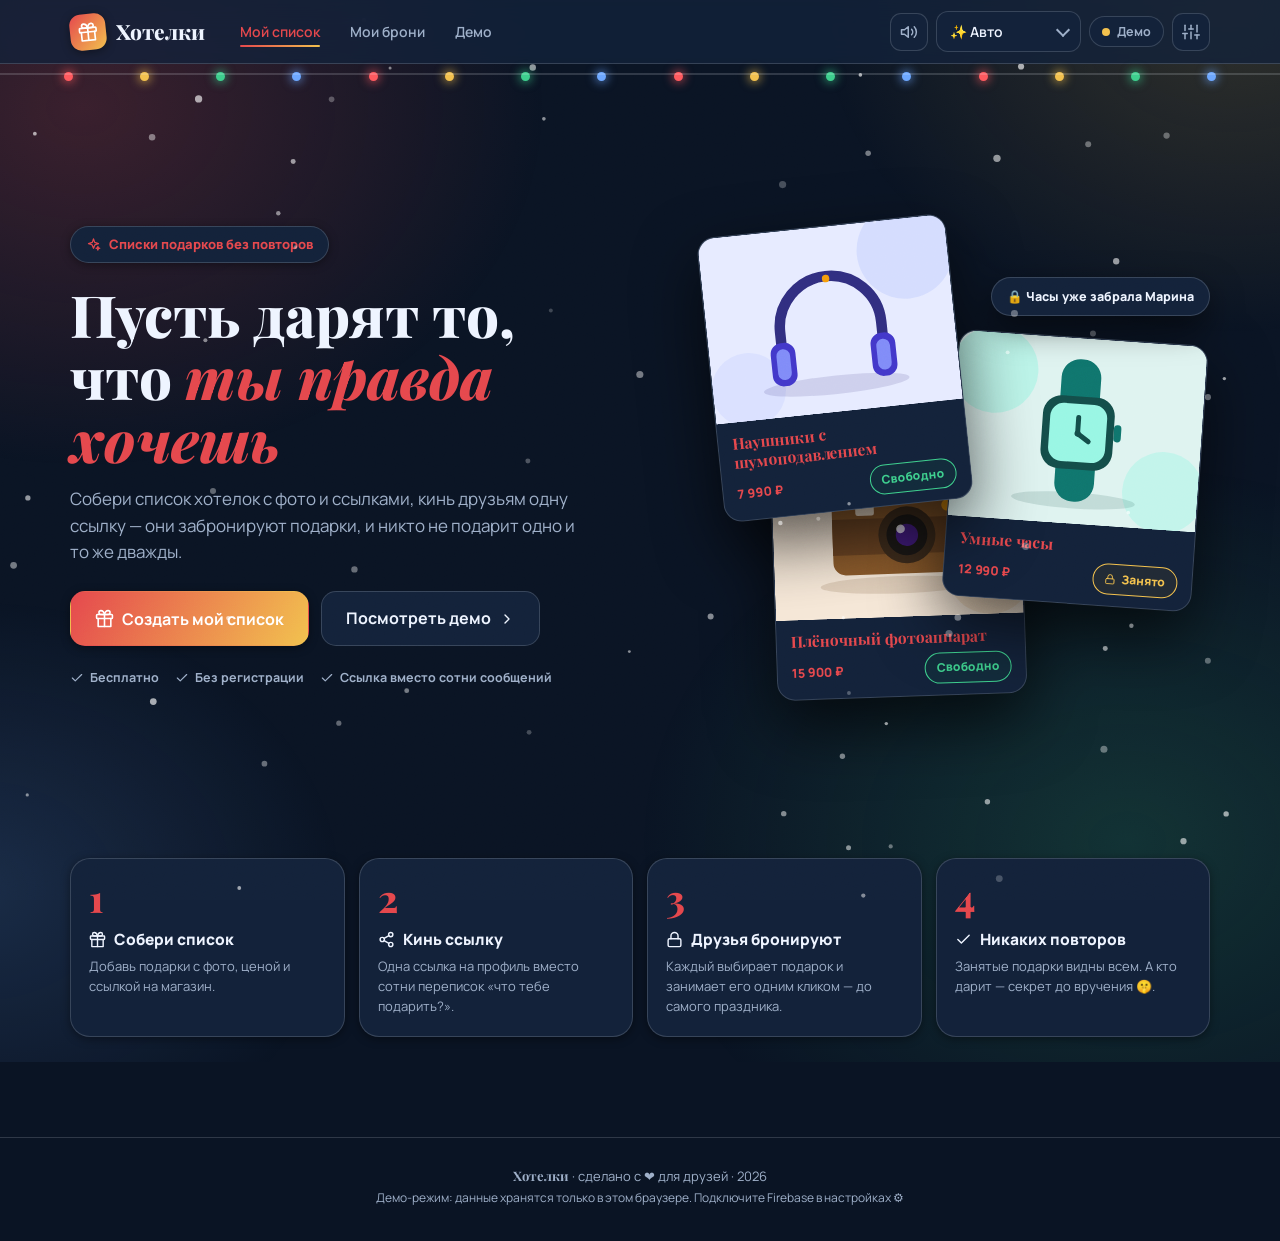
==== index.html @ 5e0348cb "Add files via upload" ====
<!doctype html>
<html lang="ru" data-theme="business">
<head>
<meta charset="utf-8">
<meta name="viewport" content="width=device-width, initial-scale=1, viewport-fit=cover">
<title>Хотелки — списки подарков без повторов</title>
<meta name="description" content="Собери список подарков, поделись ссылкой — друзья забронируют, и никто не подарит одно и то же дважды.">
<link rel="icon" href="data:image/svg+xml,%3Csvg xmlns='http://www.w3.org/2000/svg' viewBox='0 0 100 100'%3E%3Ctext y='.9em' font-size='90'%3E%F0%9F%8E%81%3C/text%3E%3C/svg%3E">
<link rel="preconnect" href="https://fonts.googleapis.com">
<link rel="preconnect" href="https://fonts.gstatic.com" crossorigin>
<link href="https://fonts.googleapis.com/css2?family=Playfair+Display:ital,wght@0,600;0,700;0,800;1,700&family=Manrope:wght@400;500;600;700;800&display=swap" rel="stylesheet">
<link rel="stylesheet" href="style.css">
</head>
<body>

<div class="bg-mesh"></div>
<canvas id="fx"></canvas>
<div class="grain"></div>

<header id="nav"></header>
<main id="app"></main>
<footer id="foot"></footer>
<nav id="tabbar"></nav>

<div id="modal-root"></div>
<div id="confirm-root"></div>
<div id="toasts"></div>
<canvas id="confetti"></canvas>

<div id="boot-error" style="display:none;position:fixed;left:16px;right:16px;bottom:16px;z-index:9999;background:#2b1414;color:#ffe8e8;border:2px solid #e5484d;border-radius:14px;padding:16px;font:14px/1.5 system-ui,sans-serif;box-shadow:0 20px 50px rgba(0,0,0,.5)">
  <b style="font-size:16px">⚠️ Скрипт не запустился</b>
  <p style="margin:8px 0">Проверь, что рядом с index.html лежат файлы <b>style.css</b> и <b>script.js</b> (имена точно такие, без .txt на конце).</p>
  <pre style="white-space:pre-wrap;background:#1c0d0d;padding:10px;border-radius:8px;font-size:12px;margin:0"></pre>
</div>

<script>
window.addEventListener('error', function (e) {
  var box = document.getElementById('boot-error');
  if (!box) return;
  box.style.display = 'block';
  box.querySelector('pre').textContent = (e.message || 'Ошибка') + '\n' + (e.filename || '') + ' : строка ' + (e.lineno || '?');
});
</script>
<script src="script.js" defer onerror="document.getElementById('boot-error').style.display='block'"></script>
</body>
</html>
---- style.css ----
/* ============================================================
   ХОТЕЛКИ — style.css
   1. Палитры тем   2. База   3. Фон   4. Шапка   5. Кнопки/формы
   6. Карточки      7. Тулбар 8. Профиль 9. Главная 10. Модалки
   11. Тосты        12. Адаптив
   ============================================================ */

/* ---------- 1. ПАЛИТРЫ ---------- */
:root, [data-theme="business"]{
  --bg:#f3efe6; --bg2:#e7e0d1; --surface:#fffdf7; --surface2:#f6f2e8;
  --ink:#20242c; --muted:#6b6e75; --line:rgba(32,36,44,.14);
  --acc:#0e7a5c; --acc2:#bf8712; --on-acc:#fff;
  --ok:#15804a; --warn:#a06f10; --danger:#bf3b2b; --info:#2f6fed;
  --ma:rgba(14,122,92,.18); --mb:rgba(191,135,18,.18); --mc:rgba(47,111,237,.11); --md:rgba(124,58,237,.09);
  --sh1:0 2px 10px rgba(32,36,44,.07); --sh2:0 12px 30px rgba(32,36,44,.14); --sh3:0 26px 60px rgba(32,36,44,.22);
  --scrim:rgba(32,36,44,.5); --grain:.05; color-scheme:light;
}
[data-theme="newyear"]{
  --bg:#0a1424; --bg2:#132340; --surface:#13223a; --surface2:#0f1c31;
  --ink:#eef4ff; --muted:#9fb0c9; --line:rgba(238,244,255,.16);
  --acc:#e5484d; --acc2:#f2c14e; --on-acc:#fff;
  --ok:#3ecf8e; --warn:#f2c14e; --danger:#ff7b7b; --info:#7fb0ff;
  --ma:rgba(229,72,77,.22); --mb:rgba(242,193,78,.16); --mc:rgba(47,158,110,.22); --md:rgba(110,168,255,.16);
  --sh1:0 2px 10px rgba(0,0,0,.4); --sh2:0 12px 32px rgba(0,0,0,.55); --sh3:0 26px 64px rgba(0,0,0,.65);
  --scrim:rgba(4,8,15,.75); --grain:.09; color-scheme:dark;
}
[data-theme="love"]{
  --bg:#fdeef2; --bg2:#f6d9e2; --surface:#fff8fa; --surface2:#fbe8ee;
  --ink:#43152a; --muted:#8b5f73; --line:rgba(67,21,42,.14);
  --acc:#d81b60; --acc2:#e2678f; --on-acc:#fff;
  --ok:#1e8e5a; --warn:#b0700f; --danger:#c22f45; --info:#7048e8;
  --ma:rgba(216,27,96,.18); --mb:rgba(255,143,171,.28); --mc:rgba(112,72,232,.11); --md:rgba(255,179,198,.22);
  --sh1:0 2px 10px rgba(67,21,42,.07); --sh2:0 12px 30px rgba(67,21,42,.14); --sh3:0 26px 60px rgba(67,21,42,.2);
  --scrim:rgba(67,21,42,.5); --grain:.05; color-scheme:light;
}
[data-theme="spring"]{
  --bg:#f4f6ea; --bg2:#e5ebd5; --surface:#fdfef6; --surface2:#f1f4e4;
  --ink:#2c3524; --muted:#6b7560; --line:rgba(44,53,36,.15);
  --acc:#c93a5c; --acc2:#4a9450; --on-acc:#fff;
  --ok:#3a8541; --warn:#a07916; --danger:#bf3b3b; --info:#3b7dd8;
  --ma:rgba(201,58,92,.16); --mb:rgba(74,148,80,.2); --mc:rgba(242,193,78,.18); --md:rgba(255,143,171,.16);
  --sh1:0 2px 10px rgba(44,53,36,.07); --sh2:0 12px 30px rgba(44,53,36,.14); --sh3:0 26px 60px rgba(44,53,36,.2);
  --scrim:rgba(44,53,36,.5); --grain:.05; color-scheme:light;
}

/* ---------- 2. БАЗА ---------- */
*{box-sizing:border-box;margin:0;padding:0}
:root{--nav-h:64px;--fd:'Playfair Display',Georgia,serif;--fb:'Manrope',system-ui,-apple-system,'Segoe UI',Roboto,sans-serif}
body{font-family:var(--fb);background:var(--bg);color:var(--ink);font-size:15.5px;line-height:1.55;min-height:100vh;overflow-x:hidden;-webkit-font-smoothing:antialiased}
body.locked{overflow:hidden}
img{max-width:100%;display:block}
a{color:var(--acc);text-decoration:none}
button{font-family:inherit;color:inherit;background:none;border:none;cursor:pointer}
input,select,textarea{font-family:inherit;font-size:16px;color:var(--ink)}
:focus-visible{outline:2px solid var(--acc);outline-offset:2px;border-radius:6px}
::selection{background:var(--acc2);color:#20242c}
*{scrollbar-width:thin;scrollbar-color:var(--acc) var(--bg2)}
::-webkit-scrollbar{width:10px;height:10px}
::-webkit-scrollbar-track{background:var(--bg2)}
::-webkit-scrollbar-thumb{background:linear-gradient(180deg,var(--acc),var(--acc2));border-radius:8px;border:2px solid var(--bg2)}
::-webkit-scrollbar-thumb:hover{background:var(--acc)}

/* ---------- 3. ФОН ---------- */
.bg-mesh{position:fixed;inset:-18%;z-index:0;pointer-events:none;
  background:radial-gradient(38% 42% at 18% 22%,var(--ma),transparent 70%),radial-gradient(34% 38% at 84% 14%,var(--mb),transparent 70%),radial-gradient(40% 44% at 78% 82%,var(--mc),transparent 70%),radial-gradient(30% 34% at 12% 86%,var(--md),transparent 70%);
  animation:mesh 44s ease-in-out infinite alternate}
@keyframes mesh{0%{transform:translate(0,0) scale(1)}50%{transform:translate(3%,-2%) scale(1.06)}100%{transform:translate(-3%,2%) scale(1.03)}}
.grain{position:fixed;inset:0;z-index:3;pointer-events:none;opacity:var(--grain);mix-blend-mode:overlay;
  background-image:url("data:image/svg+xml,%3Csvg xmlns='http://www.w3.org/2000/svg' width='140' height='140'%3E%3Cfilter id='n'%3E%3CfeTurbulence type='fractalNoise' baseFrequency='.9' numOctaves='2'/%3E%3C/filter%3E%3Crect width='140' height='140' filter='url(%23n)' opacity='.6'/%3E%3C/svg%3E")}
#fx{position:fixed;inset:0;z-index:2;pointer-events:none}
#confetti{position:fixed;inset:0;z-index:130;pointer-events:none}
main{position:relative;z-index:1;max-width:1180px;margin:0 auto;padding:calc(var(--nav-h) + 22px) 20px 40px;min-height:80vh}

/* ---------- 4. ШАПКА ---------- */
#nav{position:fixed;top:0;left:0;right:0;z-index:50;height:var(--nav-h);background:var(--surface);border-bottom:1px solid var(--line)}
@supports (backdrop-filter:blur(4px)){#nav{background:color-mix(in srgb,var(--surface) 80%,transparent);backdrop-filter:blur(14px) saturate(1.3)}}
.nav-in{max-width:1180px;margin:0 auto;height:100%;display:flex;align-items:center;gap:14px;padding:0 20px}
.brand{display:flex;align-items:center;gap:10px;color:var(--ink)}
.logo{width:36px;height:36px;border-radius:11px;background:linear-gradient(135deg,var(--acc),var(--acc2));display:grid;place-items:center;color:#fff;transform:rotate(-6deg);transition:transform .35s cubic-bezier(.34,1.56,.64,1);box-shadow:var(--sh1);flex:none}
.brand:hover .logo{transform:rotate(6deg) scale(1.06)}
.brand-t{font-family:var(--fd);font-weight:800;font-size:21px}
.nav-links{display:flex;gap:4px;margin-left:8px}
.nav-links a{position:relative;padding:8px 13px;border-radius:10px;font-weight:600;font-size:14px;color:var(--muted);transition:.2s}
.nav-links a:hover{color:var(--ink);background:rgba(128,128,128,.1)}
.nav-links a.on{color:var(--acc)}
.nav-links a.on::after{content:'';position:absolute;left:13px;right:13px;bottom:3px;height:2.5px;border-radius:2px;background:linear-gradient(90deg,var(--acc),var(--acc2))}
.nav-tools{margin-left:auto;display:flex;align-items:center;gap:8px}
.mode-pill{display:inline-flex;align-items:center;gap:7px;padding:6px 12px;border-radius:99px;border:1px solid var(--line);background:var(--surface);font-size:12.5px;font-weight:700;color:var(--muted)}
.mode-pill:hover{border-color:var(--acc);color:var(--ink)}
.mode-pill .dot{width:8px;height:8px;border-radius:50%;background:var(--warn)}
.mode-pill.live .dot{background:var(--ok)}
.mode-pill.busy .dot{background:var(--info);animation:pulse 1s infinite}
@keyframes pulse{50%{opacity:.25}}
.ava-chip{width:34px;height:34px;border-radius:50%;overflow:hidden;border:2px solid var(--acc);flex:none;display:grid;place-items:center;font-size:12px;font-weight:800;color:#fff}
.ava-chip img{width:100%;height:100%;object-fit:cover}
.garland{position:absolute;top:100%;left:0;right:0;height:24px;pointer-events:none;display:flex;justify-content:space-around;padding:0 30px}
.garland::before{content:'';position:absolute;top:2px;left:0;right:0;height:8px;border-bottom:2px solid var(--line)}
.bulb{width:9px;height:9px;border-radius:50%;margin-top:9px;animation:tw 1.5s infinite alternate}
.bulb:nth-child(4n+1){background:#ff5a5f;box-shadow:0 0 10px 2px rgba(255,90,95,.6)}
.bulb:nth-child(4n+2){background:#f2c14e;box-shadow:0 0 10px 2px rgba(242,193,78,.6);animation-delay:.4s}
.bulb:nth-child(4n+3){background:#3ecf8e;box-shadow:0 0 10px 2px rgba(62,207,142,.6);animation-delay:.8s}
.bulb:nth-child(4n+4){background:#6ea8ff;box-shadow:0 0 10px 2px rgba(110,168,255,.6);animation-delay:1.2s}
@keyframes tw{from{opacity:.4}to{opacity:1}}

/* ---------- 5. КНОПКИ / ФОРМЫ ---------- */
.btn{display:inline-flex;align-items:center;justify-content:center;gap:8px;padding:11px 18px;border-radius:13px;font-weight:700;font-size:14.5px;border:1px solid transparent;transition:transform .15s,box-shadow .2s,filter .2s;white-space:nowrap;user-select:none}
.btn:active{transform:scale(.96)}
.btn.primary{background:linear-gradient(120deg,var(--acc),var(--acc2));color:var(--on-acc);box-shadow:var(--sh1)}
.btn.primary:hover{transform:translateY(-1px);filter:brightness(1.08);box-shadow:var(--sh2)}
.btn.ghost{border-color:var(--line);background:var(--surface);color:var(--ink)}
.btn.ghost:hover{border-color:var(--acc);color:var(--acc)}
.btn.danger{color:var(--danger);border-color:var(--danger)}
.btn.danger:hover{background:rgba(191,59,43,.1)}
.btn.sm{padding:7px 12px;font-size:13px;border-radius:10px}
.btn.big{padding:14px 24px;font-size:16px;border-radius:15px}
.btn.grow{flex:1}
.btn[disabled]{opacity:.55;pointer-events:none}
.btn.loading{pointer-events:none;opacity:.75}
.btn.loading::after{content:'';width:14px;height:14px;border:2px solid currentColor;border-top-color:transparent;border-radius:50%;animation:spin .7s linear infinite}
@keyframes spin{to{transform:rotate(360deg)}}
.ibtn{width:38px;height:38px;border-radius:11px;display:inline-grid;place-items:center;border:1px solid var(--line);background:var(--surface);color:var(--muted);transition:.2s;flex:none}
.ibtn:hover{color:var(--acc);border-color:var(--acc);transform:translateY(-1px)}
.ibtn.sm{width:32px;height:32px;border-radius:9px}
.ibtn.danger:hover{color:var(--danger);border-color:var(--danger)}
.ic{flex:none}
.lbl{display:block;font-size:13px;font-weight:700;color:var(--muted);margin:0 0 6px 2px}
.inp{width:100%;padding:11px 14px;border-radius:12px;border:1.5px solid var(--line);background:var(--surface);transition:.2s;line-height:1.4}
.inp:focus{outline:none;border-color:var(--acc);box-shadow:0 0 0 3px rgba(14,122,92,.16)}
.inp.err{border-color:var(--danger)}
textarea.inp{min-height:88px;resize:vertical}
.field{margin-bottom:15px}
.ferr{font-size:12.5px;color:var(--danger);font-weight:600;margin:5px 2px 0;display:none}
.ferr.show{display:block}
.hint{font-size:12.5px;color:var(--muted);margin:5px 2px 0}
.frow{display:flex;gap:12px}.frow>*{flex:1;min-width:0}
.sel{position:relative;display:inline-flex}
.sel select{appearance:none;-webkit-appearance:none;padding:10px 34px 10px 13px;border-radius:12px;border:1.5px solid var(--line);background:var(--surface);font-weight:600;font-size:14px;cursor:pointer;width:100%}
.sel select:focus{outline:none;border-color:var(--acc)}
.sel::after{content:'';position:absolute;right:13px;top:50%;width:8px;height:8px;border-right:2px solid var(--muted);border-bottom:2px solid var(--muted);transform:translateY(-70%) rotate(45deg);pointer-events:none}
.switch{position:relative;width:46px;height:26px;flex:none;cursor:pointer;display:inline-block}
.switch input{position:absolute;opacity:0;inset:0;cursor:pointer;width:100%;height:100%}
.switch i{position:absolute;inset:0;border-radius:99px;background:var(--bg2);border:1.5px solid var(--line);transition:.2s}
.switch i::after{content:'';position:absolute;top:2.5px;left:3px;width:17px;height:17px;border-radius:50%;background:#fff;box-shadow:0 1px 4px rgba(0,0,0,.25);transition:.2s}
.switch input:checked+i{background:linear-gradient(120deg,var(--acc),var(--acc2));border-color:transparent}
.switch input:checked+i::after{transform:translateX(19px)}
.sw-row{display:flex;align-items:center;gap:12px;padding:10px 2px;font-weight:600}

/* ---------- 6. КАРТОЧКИ ---------- */
.card{background:var(--surface);border:1px solid var(--line);border-radius:20px;box-shadow:var(--sh1)}
.grid{display:grid;grid-template-columns:repeat(auto-fill,minmax(252px,1fr));gap:18px;margin-top:18px}
.gift{overflow:hidden;display:flex;flex-direction:column;cursor:pointer;transition:transform .22s,box-shadow .25s,border-color .2s}
.gift:hover{transform:translateY(-4px);box-shadow:var(--sh2);border-color:var(--acc)}
.gift.dragging{opacity:.4}
.gift.drop-hint{border-color:var(--acc);box-shadow:0 0 0 3px var(--acc)}
.ph{position:relative;aspect-ratio:4/3;overflow:hidden;background:var(--bg2)}
.ph img{width:100%;height:100%;object-fit:cover;transition:transform .5s}
.gift:hover .ph img{transform:scale(1.06)}
.ph-fallback{width:100%;height:100%;display:grid;place-items:center;background:linear-gradient(135deg,var(--pf1),var(--pf2))}
.ph-fallback span{font-size:58px}
.ph-tags{position:absolute;top:10px;left:10px;right:10px;display:flex;gap:6px;flex-wrap:wrap}
.tag{display:inline-flex;align-items:center;gap:4px;padding:4px 9px;border-radius:99px;background:rgba(10,14,20,.6);color:#fff;font-size:11.5px;font-weight:700}
.tag.dream{background:linear-gradient(120deg,#8b5cf6,#d946ef)}
.tag.soft{background:var(--surface2);color:var(--ink);border:1px solid var(--line)}
.gift.is-res .ph img,.gift.is-res .ph-fallback{filter:saturate(.5) brightness(.88)}
.lock-veil{position:absolute;inset:0;display:grid;place-items:center;background:rgba(8,10,16,.3)}
.lock-veil span{display:inline-flex;align-items:center;gap:6px;background:rgba(10,14,20,.75);color:#fff;padding:7px 14px;border-radius:99px;font-weight:800;font-size:13px}
.gbody{padding:14px 16px 12px;flex:1}
.gbody h3{font-family:var(--fd);font-weight:700;font-size:18.5px;line-height:1.25;margin-bottom:5px}
.gdesc{font-size:13.5px;color:var(--muted);display:-webkit-box;-webkit-line-clamp:2;-webkit-box-orient:vertical;overflow:hidden}
.gmeta{display:flex;align-items:center;gap:12px;margin-top:10px;font-size:13px;flex-wrap:wrap}
.price{font-weight:800}
.shoplink{display:inline-flex;align-items:center;gap:4px;font-weight:700;font-size:12.5px}
.shoplink:hover{text-decoration:underline}
.gfoot{display:flex;align-items:center;gap:7px;padding:11px 14px;border-top:1px solid var(--line);flex-wrap:wrap}
.badge{display:inline-flex;align-items:center;gap:6px;padding:5px 11px;border-radius:99px;font-size:12px;font-weight:800;border:1px solid}
.b-free{color:var(--ok);border-color:var(--ok);background:rgba(21,128,74,.09)}
.b-lock{color:var(--warn);border-color:var(--warn);background:rgba(160,111,16,.1)}
.b-mine{color:var(--info);border-color:var(--info);background:rgba(47,111,237,.1)}
.b-warn{color:var(--danger);border-color:var(--danger);background:rgba(191,59,43,.1)}
.gtools{margin-left:auto;display:flex;gap:5px;align-items:center}
.grip{color:var(--muted);cursor:grab;display:none;place-items:center;padding:2px}
.mv{display:none}
.gift[draggable="true"] .grip,.gift[draggable="true"] .mv{display:inline-grid}
@media (pointer:coarse){.gift .mv{display:inline-grid!important}}

/* ---------- 7. ТУЛБАР ---------- */
.toolbar{position:sticky;top:calc(var(--nav-h) + 10px);z-index:30;background:var(--bg);border:1px solid var(--line);border-radius:16px;padding:11px;box-shadow:var(--sh1)}
@supports (backdrop-filter:blur(4px)){.toolbar{background:color-mix(in srgb,var(--bg) 88%,transparent);backdrop-filter:blur(12px)}}
.tb-row{display:flex;gap:10px;align-items:center;flex-wrap:wrap}
.search{flex:1;min-width:170px;display:flex;align-items:center;gap:9px;background:var(--surface);border:1.5px solid var(--line);border-radius:12px;padding:0 13px;color:var(--muted)}
.search:focus-within{border-color:var(--acc)}
.search input{border:none;background:none;flex:1;padding:11px 0;min-width:0}
.search input:focus{outline:none}
.chips{display:flex;gap:7px;margin-top:10px;overflow-x:auto;padding-bottom:3px}
.chip{display:inline-flex;align-items:center;gap:6px;padding:7px 13px;border-radius:99px;border:1.5px solid var(--line);background:var(--surface);font-size:13px;font-weight:700;color:var(--muted);transition:.18s;white-space:nowrap;flex:none}
.chip:hover{border-color:var(--acc);color:var(--ink)}
.chip.on{background:linear-gradient(120deg,var(--acc),var(--acc2));border-color:transparent;color:var(--on-acc)}
.chip b{opacity:.7}
.stats{display:flex;gap:10px;flex-wrap:wrap;margin-top:16px}
.stat{display:flex;align-items:center;gap:10px;padding:10px 16px;border-radius:15px;background:var(--surface);border:1px solid var(--line);box-shadow:var(--sh1)}
.stat .n{font-family:var(--fd);font-weight:800;font-size:21px;line-height:1}
.stat .t{font-size:12px;font-weight:700;color:var(--muted)}
.stat.cd{border-color:var(--acc)}
.stat.cd .n{font-size:16px;font-variant-numeric:tabular-nums}

/* ---------- 8. ПРОФИЛЬ ---------- */
.phead{padding:24px;display:flex;gap:22px;align-items:flex-start;flex-wrap:wrap}
.ava-ring{padding:3.5px;border-radius:50%;background:linear-gradient(135deg,var(--acc),var(--acc2));flex:none;box-shadow:var(--sh1)}
.ava{width:92px;height:92px;border-radius:50%;overflow:hidden;display:grid;place-items:center;font-family:var(--fd);font-weight:800;font-size:30px;color:#fff;border:3px solid var(--surface)}
.ava img{width:100%;height:100%;object-fit:cover}
.pinfo{flex:1;min-width:230px}
.pinfo h1{font-family:var(--fd);font-weight:800;font-size:clamp(25px,4vw,34px);line-height:1.12}
.pbio{color:var(--muted);margin-top:6px;max-width:62ch}
.psince{font-size:12.5px;color:var(--muted);margin-top:8px;font-weight:600;display:flex;align-items:center;gap:6px;flex-wrap:wrap}
.sharebox{display:flex;align-items:center;gap:8px;background:var(--surface2);border:1.5px dashed var(--acc);border-radius:14px;padding:8px 10px;margin-top:14px;max-width:560px}
.sharebox .url{flex:1;min-width:0;font-size:13px;font-weight:600;color:var(--muted);overflow:hidden;text-overflow:ellipsis;white-space:nowrap}
.banner{display:flex;gap:10px;align-items:flex-start;padding:13px 17px;border-radius:15px;margin-bottom:16px;font-size:13.5px;font-weight:600;border:1px solid var(--line);background:var(--surface)}
.banner.demo{border-color:var(--warn)}
.banner.self{border-color:var(--info)}
.pub-hero{text-align:center;padding:34px 22px 28px}
.pub-hero .ava-ring{margin:0 auto 14px;width:fit-content}
.pub-hero .ava{width:110px;height:110px;font-size:36px}
.pub-hero h1{font-family:var(--fd);font-weight:800;font-size:clamp(28px,5vw,42px)}
.pub-hero .pbio{margin:8px auto 0}
.pub-note{font-size:13px;color:var(--muted);margin:14px auto 0;max-width:54ch}
.pub-actions{display:flex;gap:8px;justify-content:center;margin-top:16px;flex-wrap:wrap}
.page-title{font-family:var(--fd);font-weight:800;font-size:clamp(26px,4vw,36px);margin-bottom:6px}
.page-sub{color:var(--muted);margin-bottom:20px;max-width:60ch}
.res-sec{margin-bottom:26px}
.res-head{display:flex;align-items:center;gap:12px;margin-bottom:4px}
.res-head .ava{width:44px;height:44px;font-size:16px;border-width:2px}
.res-head b{font-family:var(--fd);font-size:19px}
.res-head a{margin-left:auto;font-size:13px;font-weight:700}

/* ---------- 9. ГЛАВНАЯ ---------- */
.hero{display:grid;grid-template-columns:1.05fr .95fr;gap:44px;align-items:center;padding:34px 0 20px;min-height:calc(88vh - var(--nav-h))}
.eyebrow{display:inline-flex;align-items:center;gap:8px;padding:7px 15px;border-radius:99px;background:var(--surface);border:1px solid var(--line);font-size:13px;font-weight:800;color:var(--acc);box-shadow:var(--sh1)}
.hero h1{font-family:var(--fd);font-weight:800;font-size:clamp(34px,5.4vw,58px);line-height:1.08;margin:20px 0 16px}
.hero h1 em{font-style:italic;color:var(--acc)}
.hero .sub{font-size:17px;color:var(--muted);max-width:52ch}
.cta-row{display:flex;gap:12px;margin-top:26px;flex-wrap:wrap}
.trust{display:flex;gap:16px;margin-top:22px;font-size:12.5px;font-weight:700;color:var(--muted);flex-wrap:wrap}
.trust span{display:inline-flex;align-items:center;gap:6px}
.hero-stack{position:relative;height:480px}
.hcard{position:absolute;width:250px;border-radius:18px;overflow:hidden;background:var(--surface);border:1px solid var(--line);box-shadow:var(--sh3);animation:float 6s ease-in-out infinite alternate}
.hcard:hover{transform:scale(1.04) rotate(0deg)!important;z-index:6}
.hcard img{aspect-ratio:4/3;object-fit:cover;width:100%}
.hcard .hb{padding:11px 14px}
.hcard .hb b{font-family:var(--fd);font-size:15.5px;display:block;line-height:1.25}
.hcard .hb .row{display:flex;justify-content:space-between;align-items:center;margin-top:7px;font-size:12.5px;gap:6px}
.hc1{top:8px;left:4%;transform:rotate(-6deg);z-index:3}
.hc2{top:120px;right:2%;transform:rotate(4deg);z-index:2;animation-delay:1.2s}
.hc3{bottom:0;left:16%;transform:rotate(-2deg);z-index:1;animation-delay:2.4s}
@keyframes float{from{translate:0 0}to{translate:0 -12px}}
.float-badge{position:absolute;top:60px;right:0;z-index:7;background:var(--surface);border:1px solid var(--line);box-shadow:var(--sh2);padding:9px 15px;border-radius:99px;font-size:12.5px;font-weight:800;animation:float 5s .6s ease-in-out infinite alternate}
.steps{display:grid;grid-template-columns:repeat(4,1fr);gap:14px;margin:44px 0 10px}
.step{padding:20px 18px}
.step .num{font-family:var(--fd);font-weight:800;font-size:38px;color:var(--acc);line-height:1}
.step h3{font-size:15.5px;font-weight:800;margin:10px 0 5px;display:flex;align-items:center;gap:8px}
.step p{font-size:13px;color:var(--muted)}
.empty{text-align:center;padding:56px 20px;grid-column:1/-1}
.empty .emo{width:88px;height:88px;margin:0 auto 16px;border-radius:50%;display:grid;place-items:center;font-size:42px;background:var(--surface2);border:1px solid var(--line);box-shadow:var(--sh1)}
.empty h3{font-family:var(--fd);font-size:23px;font-weight:800}
.empty p{color:var(--muted);margin:8px auto 18px;max-width:46ch}
.sk{border-radius:20px;background:linear-gradient(100deg,var(--surface) 40%,var(--bg2) 50%,var(--surface) 60%);background-size:200% 100%;animation:shim 1.3s infinite;border:1px solid var(--line)}
@keyframes shim{to{background-position:-200% 0}}

/* ---------- 10. МОДАЛКИ ---------- */
.m-back{position:fixed;inset:0;z-index:100;background:var(--scrim);display:flex;align-items:center;justify-content:center;padding:18px;animation:fadein .2s}
@supports (backdrop-filter:blur(4px)){.m-back{backdrop-filter:blur(6px)}}
@keyframes fadein{from{opacity:0}}
.m-card{width:min(580px,100%);max-height:88vh;overflow-y:auto;background:var(--surface);border:1px solid var(--line);border-radius:22px;box-shadow:var(--sh3);padding:24px;animation:pop .28s cubic-bezier(.34,1.4,.64,1)}
@keyframes pop{from{opacity:0;transform:scale(.93) translateY(14px)}}
.m-head{display:flex;align-items:center;gap:12px;margin-bottom:18px}
.m-head h2{font-family:var(--fd);font-weight:800;font-size:23px;flex:1;line-height:1.2}
.m-foot{display:flex;gap:10px;margin-top:20px;flex-wrap:wrap}
.detail-ph{border-radius:16px;overflow:hidden;aspect-ratio:4/3;margin-bottom:16px;background:var(--bg2)}
.detail-ph img{width:100%;height:100%;object-fit:cover}
.detail-desc{color:var(--muted);white-space:pre-wrap;margin:10px 0}
.detail-meta{display:flex;gap:8px;flex-wrap:wrap;margin:12px 0}
.dz{border:2px dashed var(--line);border-radius:16px;min-height:150px;display:grid;place-items:center;text-align:center;color:var(--muted);cursor:pointer;transition:.2s;position:relative;overflow:hidden;background:var(--surface2)}
.dz:hover,.dz.drag{border-color:var(--acc)}
.dz .inner{padding:20px;font-size:13.5px;font-weight:600}
.dz .inner .ic{margin:0 auto 8px;display:block;color:var(--acc)}
.dz img{width:100%;height:190px;object-fit:cover}
.dz .rm{position:absolute;top:8px;right:8px}
.dz .sz{position:absolute;bottom:8px;left:8px;background:rgba(10,14,20,.65);color:#fff;font-size:11px;font-weight:700;padding:3px 9px;border-radius:99px}
.ava-edit{display:flex;align-items:center;gap:16px;margin-bottom:16px;flex-wrap:wrap}
.ava-edit .ava{width:76px;height:76px;font-size:26px}
.slug-row{display:flex;align-items:center}
.slug-pre{padding:11px 10px 11px 13px;background:var(--surface2);border:1.5px solid var(--line);border-right:none;border-radius:12px 0 0 12px;font-size:13.5px;color:var(--muted);font-weight:700;white-space:nowrap}
.slug-row .inp{border-radius:0 12px 12px 0}
.res-summary{display:flex;gap:13px;align-items:center;padding:12px;border-radius:14px;background:var(--surface2);border:1px solid var(--line);margin-bottom:16px}
.res-summary img,.res-summary .thumb{width:58px;height:58px;border-radius:11px;object-fit:cover;flex:none}
.res-summary .thumb{display:grid;place-items:center;font-size:26px;background:linear-gradient(135deg,var(--pf1),var(--pf2))}
.res-summary b{font-family:var(--fd);font-size:16px;line-height:1.25;display:block}
.res-summary .p{font-size:13px;color:var(--muted);font-weight:700}
.lock-note{display:flex;gap:9px;align-items:flex-start;font-size:13px;color:var(--muted);background:var(--surface2);border:1px solid var(--warn);padding:11px 13px;border-radius:12px;margin-bottom:16px}
.set-sec{margin-bottom:22px}
.set-sec>h4{font-size:12px;font-weight:800;letter-spacing:1.2px;text-transform:uppercase;color:var(--muted);margin-bottom:11px;display:flex;align-items:center;gap:8px}
.theme-tiles{display:grid;grid-template-columns:repeat(auto-fill,minmax(148px,1fr));gap:9px}
.ttile{border:1.5px solid var(--line);border-radius:14px;padding:11px 13px;cursor:pointer;background:var(--surface);transition:.18s;display:block}
.ttile:hover{border-color:var(--acc)}
.ttile input{position:absolute;opacity:0;pointer-events:none}
.ttile.on{border-color:var(--acc);box-shadow:0 0 0 3px rgba(14,122,92,.14)}
.ttile .tn{font-weight:800;font-size:13.5px;display:flex;gap:7px;align-items:center}
.ttile .dots{display:flex;gap:4px;margin-top:8px}
.ttile .dots i{width:14px;height:14px;border-radius:50%;border:1px solid rgba(0,0,0,.15)}
.fb-status{display:flex;align-items:center;gap:9px;padding:11px 14px;border-radius:12px;background:var(--surface2);border:1px solid var(--line);font-size:13.5px;font-weight:700;margin-bottom:11px}
.fb-status .dot{width:9px;height:9px;border-radius:50%;background:var(--warn);flex:none}
.fb-status.live .dot{background:var(--ok)}
.rules-pre{background:var(--surface2);border:1px solid var(--line);border-radius:12px;padding:13px;font-family:ui-monospace,Consolas,monospace;font-size:11px;line-height:1.5;overflow:auto;white-space:pre;max-height:200px;color:var(--muted)}
.steps-mini{font-size:13px;color:var(--muted);padding-left:20px;display:grid;gap:6px;margin-bottom:12px}
.steps-mini b{color:var(--ink)}
.data-btns{display:flex;gap:8px;flex-wrap:wrap}

/* ---------- 11. ТОСТЫ / ФУТЕР / ТАББАР ---------- */
#toasts{position:fixed;top:calc(var(--nav-h) + 14px);right:16px;z-index:120;display:flex;flex-direction:column;gap:10px;max-width:min(370px,calc(100vw - 32px))}
.toast{display:flex;gap:11px;align-items:flex-start;background:var(--surface);border:1px solid var(--line);border-radius:15px;box-shadow:var(--sh2);padding:13px 14px;animation:tin .3s cubic-bezier(.34,1.3,.64,1);position:relative;overflow:hidden;font-size:13.5px;font-weight:600}
@keyframes tin{from{opacity:0;transform:translateX(30px)}}
.toast.out{opacity:0;transform:translateX(30px);transition:.25s}
.toast.ok .ti{color:var(--ok)}.toast.err .ti{color:var(--danger)}.toast.info .ti{color:var(--info)}
.toast .tm{flex:1}
.toast .ta{color:var(--acc);font-weight:800;font-size:13px;white-space:nowrap}
.toast .ta:hover{text-decoration:underline}
.toast .tx{color:var(--muted);flex:none}
.toast::after{content:'';position:absolute;left:0;bottom:0;height:3px;background:linear-gradient(90deg,var(--acc),var(--acc2));animation:tprog var(--dur) linear forwards}
@keyframes tprog{from{width:100%}to{width:0}}
.reveal{opacity:0;transform:translateY(16px)}
.reveal.in{opacity:1;transform:none;transition:opacity .6s ease var(--d,0ms),transform .6s cubic-bezier(.22,1,.36,1) var(--d,0ms)}
#foot{position:relative;z-index:1;text-align:center;padding:28px 20px 34px;color:var(--muted);font-size:13px;border-top:1px solid var(--line);margin-top:50px}
#foot b{font-family:var(--fd)}
#tabbar{display:none;position:fixed;bottom:0;left:0;right:0;z-index:50;background:var(--surface);border-top:1px solid var(--line);padding:6px 8px calc(6px + env(safe-area-inset-bottom))}
#tabbar a,#tabbar button{flex:1;display:flex;flex-direction:column;align-items:center;gap:3px;font-size:10.5px;font-weight:700;color:var(--muted);padding:6px 2px}
#tabbar .on{color:var(--acc)}

/* ---------- 12. АДАПТИВ ---------- */
@media (max-width:1000px){.hero{grid-template-columns:1fr;min-height:0;gap:20px}.hero-stack{height:440px;max-width:520px;margin:0 auto;width:100%}.steps{grid-template-columns:repeat(2,1fr)}}
@media (max-width:760px){
  :root{--nav-h:58px}
  .nav-links,.theme-sel,.brand-t{display:none}
  #tabbar{display:flex}
  main,#foot{padding-bottom:96px}
  #toasts{top:auto;bottom:calc(80px + env(safe-area-inset-bottom));left:16px;right:16px;max-width:none}
  .m-back{align-items:flex-end;padding:0}
  .m-card{width:100%;max-height:92vh;border-radius:22px 22px 0 0}
  .grid{grid-template-columns:repeat(auto-fill,minmax(210px,1fr));gap:13px}
  .phead{padding:18px}
  .hero-stack{height:400px}.hcard{width:215px}.hc3{display:none}
}
@media (max-width:480px){
  .grid{grid-template-columns:1fr 1fr;gap:10px}
  .gbody{padding:11px 12px 9px}.gbody h3{font-size:15.5px}.gdesc{-webkit-line-clamp:1;font-size:12px}
  .gfoot{padding:9px 10px}.gfoot .btn.sm{padding:6px 9px;font-size:12px}
  .steps{gap:10px}.frow{flex-direction:column;gap:0}
  .hero-stack{height:350px}.hcard{width:186px}.float-badge{font-size:11px;top:40px}
}
@media (prefers-reduced-motion:reduce){*,*::before,*::after{animation-duration:.01ms!important;animation-iteration-count:1!important;transition-duration:.01ms!important}.reveal{opacity:1;transform:none}}
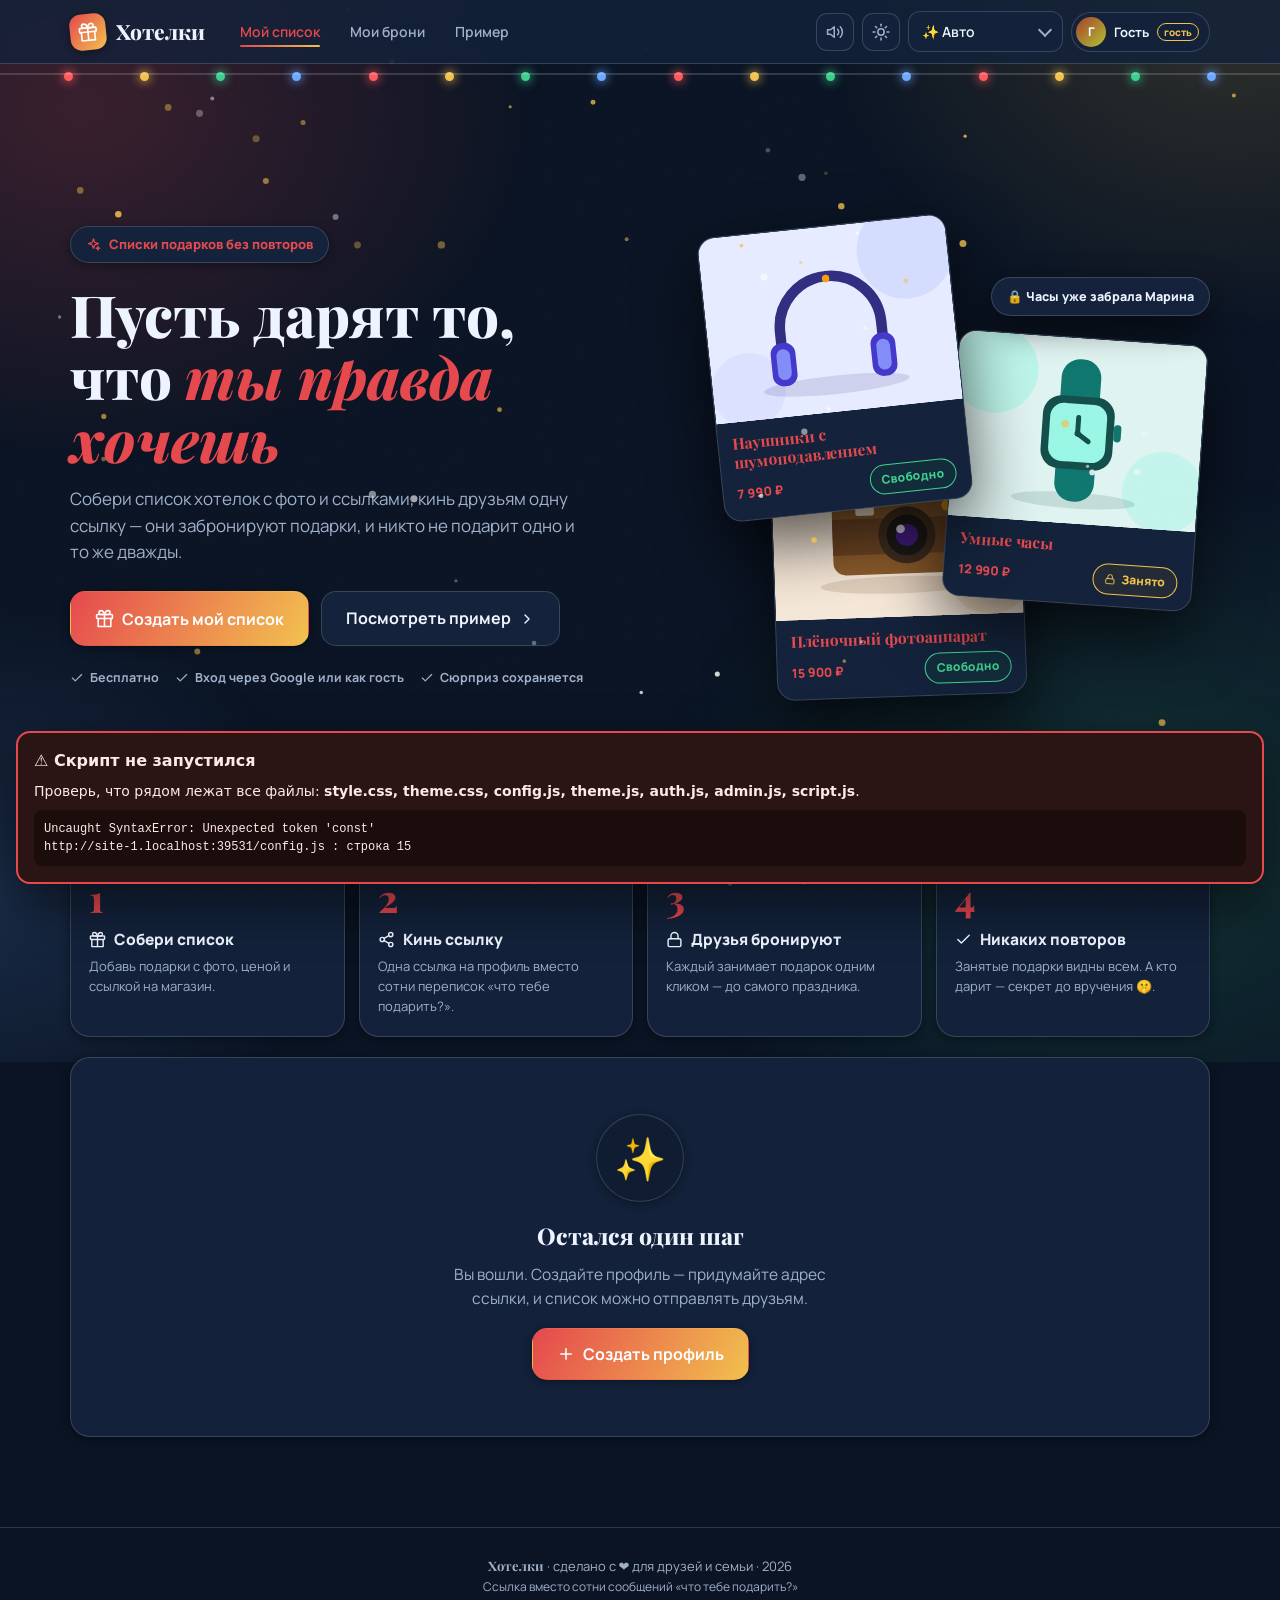
==== commit 3a4101b7: "Add files via upload" ====
--- a/index.html
+++ b/index.html
@@ -1,8 +1,9 @@
 <!doctype html>
-<html lang="ru" data-theme="business">
+<html lang="ru" data-style="business" data-mode="dark">
 <head>
 <meta charset="utf-8">
 <meta name="viewport" content="width=device-width, initial-scale=1, viewport-fit=cover">
+<meta name="theme-color" content="#0f151d">
 <title>Хотелки — списки подарков без повторов</title>
 <meta name="description" content="Собери список подарков, поделись ссылкой — друзья забронируют, и никто не подарит одно и то же дважды.">
 <link rel="icon" href="data:image/svg+xml,%3Csvg xmlns='http://www.w3.org/2000/svg' viewBox='0 0 100 100'%3E%3Ctext y='.9em' font-size='90'%3E%F0%9F%8E%81%3C/text%3E%3C/svg%3E">
@@ -10,6 +11,7 @@
 <link rel="preconnect" href="https://fonts.gstatic.com" crossorigin>
 <link href="https://fonts.googleapis.com/css2?family=Playfair+Display:ital,wght@0,600;0,700;0,800;1,700&family=Manrope:wght@400;500;600;700;800&display=swap" rel="stylesheet">
 <link rel="stylesheet" href="style.css">
+<link rel="stylesheet" href="theme.css">
 </head>
 <body>
 
@@ -29,7 +31,7 @@
 
 <div id="boot-error" style="display:none;position:fixed;left:16px;right:16px;bottom:16px;z-index:9999;background:#2b1414;color:#ffe8e8;border:2px solid #e5484d;border-radius:14px;padding:16px;font:14px/1.5 system-ui,sans-serif;box-shadow:0 20px 50px rgba(0,0,0,.5)">
   <b style="font-size:16px">⚠️ Скрипт не запустился</b>
-  <p style="margin:8px 0">Проверь, что рядом с index.html лежат файлы <b>style.css</b> и <b>script.js</b> (имена точно такие, без .txt на конце).</p>
+  <p style="margin:8px 0">Проверь, что рядом лежат все файлы: <b>style.css, theme.css, config.js, theme.js, auth.js, admin.js, script.js</b>.</p>
   <pre style="white-space:pre-wrap;background:#1c0d0d;padding:10px;border-radius:8px;font-size:12px;margin:0"></pre>
 </div>
 
@@ -41,6 +43,10 @@
   box.querySelector('pre').textContent = (e.message || 'Ошибка') + '\n' + (e.filename || '') + ' : строка ' + (e.lineno || '?');
 });
 </script>
+<script src="config.js" defer></script>
+<script src="theme.js" defer></script>
+<script src="auth.js" defer></script>
+<script src="admin.js" defer></script>
 <script src="script.js" defer onerror="document.getElementById('boot-error').style.display='block'"></script>
 </body>
-</html>+</html>
--- a/theme.css
+++ b/theme.css
@@ -0,0 +1,158 @@
+/* ============================================================
+   theme.css — подключается ПОСЛЕ style.css
+   1. Палитры: html[data-style][data-mode]
+   2. Переключатель темы, аккаунт, вход, админка
+   ============================================================ */
+
+/* ---------- 1. ПАЛИТРЫ ---------- */
+html[data-style="business"][data-mode="light"]{
+  --bg:#f3efe6;--bg2:#e7e0d1;--surface:#fffdf7;--surface2:#f6f2e8;
+  --ink:#20242c;--muted:#6b6e75;--line:rgba(32,36,44,.14);
+  --acc:#0e7a5c;--acc2:#bf8712;--on-acc:#fff;
+  --ok:#15804a;--warn:#a06f10;--danger:#bf3b2b;--info:#2f6fed;
+  --ma:rgba(14,122,92,.18);--mb:rgba(191,135,18,.18);--mc:rgba(47,111,237,.11);--md:rgba(124,58,237,.09);
+  --sh1:0 2px 10px rgba(32,36,44,.07);--sh2:0 12px 30px rgba(32,36,44,.14);--sh3:0 26px 60px rgba(32,36,44,.22);
+  --scrim:rgba(32,36,44,.5);--grain:.05;--fx-a:#bf8712;--fx-b:#0e7a5c;--fx-op:.5;color-scheme:light;
+}
+html[data-style="business"][data-mode="dark"]{
+  --bg:#0f151d;--bg2:#1b2431;--surface:#161e28;--surface2:#111925;
+  --ink:#e9eef7;--muted:#95a2b4;--line:rgba(233,238,247,.15);
+  --acc:#2fbf8f;--acc2:#e0a53a;--on-acc:#06231a;
+  --ok:#3ecf8e;--warn:#e0a53a;--danger:#ff7b7b;--info:#7fb0ff;
+  --ma:rgba(47,191,143,.18);--mb:rgba(224,165,58,.15);--mc:rgba(127,176,255,.13);--md:rgba(167,139,250,.12);
+  --sh1:0 2px 10px rgba(0,0,0,.4);--sh2:0 12px 32px rgba(0,0,0,.55);--sh3:0 26px 64px rgba(0,0,0,.65);
+  --scrim:rgba(4,8,14,.76);--grain:.09;--fx-a:#e0a53a;--fx-b:#2fbf8f;--fx-op:.55;color-scheme:dark;
+}
+html[data-style="newyear"][data-mode="light"]{
+  --bg:#eef3fa;--bg2:#dbe6f4;--surface:#ffffff;--surface2:#f2f6fc;
+  --ink:#0f2338;--muted:#5d7391;--line:rgba(15,35,56,.14);
+  --acc:#c62839;--acc2:#1f6b4a;--on-acc:#fff;
+  --ok:#1a7f52;--warn:#9a6a05;--danger:#c62839;--info:#2563c9;
+  --ma:rgba(198,40,57,.14);--mb:rgba(31,107,74,.16);--mc:rgba(37,99,201,.12);--md:rgba(184,134,11,.14);
+  --sh1:0 2px 10px rgba(15,35,56,.08);--sh2:0 12px 30px rgba(15,35,56,.15);--sh3:0 26px 60px rgba(15,35,56,.22);
+  --scrim:rgba(15,35,56,.5);--grain:.04;--fx-a:#7fa8d4;--fx-b:#c62839;--fx-op:.6;color-scheme:light;
+}
+html[data-style="newyear"][data-mode="dark"]{
+  --bg:#0a1424;--bg2:#132340;--surface:#13223a;--surface2:#0f1c31;
+  --ink:#eef4ff;--muted:#9fb0c9;--line:rgba(238,244,255,.16);
+  --acc:#e5484d;--acc2:#f2c14e;--on-acc:#fff;
+  --ok:#3ecf8e;--warn:#f2c14e;--danger:#ff7b7b;--info:#7fb0ff;
+  --ma:rgba(229,72,77,.22);--mb:rgba(242,193,78,.16);--mc:rgba(47,158,110,.22);--md:rgba(110,168,255,.16);
+  --sh1:0 2px 10px rgba(0,0,0,.4);--sh2:0 12px 32px rgba(0,0,0,.55);--sh3:0 26px 64px rgba(0,0,0,.65);
+  --scrim:rgba(4,8,15,.76);--grain:.09;--fx-a:#ffffff;--fx-b:#f2c14e;--fx-op:.85;color-scheme:dark;
+}
+html[data-style="love"][data-mode="light"]{
+  --bg:#fdeef2;--bg2:#f6d9e2;--surface:#fff8fa;--surface2:#fbe8ee;
+  --ink:#43152a;--muted:#8b5f73;--line:rgba(67,21,42,.14);
+  --acc:#d81b60;--acc2:#a4348f;--on-acc:#fff;
+  --ok:#1e8e5a;--warn:#b0700f;--danger:#c22f45;--info:#7048e8;
+  --ma:rgba(216,27,96,.17);--mb:rgba(164,52,143,.14);--mc:rgba(112,72,232,.11);--md:rgba(255,143,171,.22);
+  --sh1:0 2px 10px rgba(67,21,42,.07);--sh2:0 12px 30px rgba(67,21,42,.14);--sh3:0 26px 60px rgba(67,21,42,.2);
+  --scrim:rgba(67,21,42,.5);--grain:.05;--fx-a:#e11d64;--fx-b:#ff7096;--fx-op:.5;color-scheme:light;
+}
+html[data-style="love"][data-mode="dark"]{
+  --bg:#180813;--bg2:#2a1020;--surface:#22101c;--surface2:#1c0c17;
+  --ink:#ffe9f1;--muted:#c79aae;--line:rgba(255,233,241,.16);
+  --acc:#ff4d84;--acc2:#c084fc;--on-acc:#2b0512;
+  --ok:#4ade80;--warn:#fbbf24;--danger:#ff6b6b;--info:#a78bfa;
+  --ma:rgba(255,77,132,.22);--mb:rgba(192,132,252,.18);--mc:rgba(255,158,192,.14);--md:rgba(167,139,250,.16);
+  --sh1:0 2px 10px rgba(0,0,0,.45);--sh2:0 12px 32px rgba(0,0,0,.6);--sh3:0 26px 64px rgba(0,0,0,.7);
+  --scrim:rgba(12,3,9,.78);--grain:.1;--fx-a:#ff4d84;--fx-b:#ff9ec0;--fx-op:.7;color-scheme:dark;
+}
+html[data-style="spring"][data-mode="light"]{
+  --bg:#f4f6ea;--bg2:#e5ebd5;--surface:#fdfef6;--surface2:#f1f4e4;
+  --ink:#2c3524;--muted:#6b7560;--line:rgba(44,53,36,.15);
+  --acc:#c93a5c;--acc2:#4a9450;--on-acc:#fff;
+  --ok:#3a8541;--warn:#a07916;--danger:#bf3b3b;--info:#3b7dd8;
+  --ma:rgba(201,58,92,.15);--mb:rgba(74,148,80,.18);--mc:rgba(242,193,78,.18);--md:rgba(255,143,171,.16);
+  --sh1:0 2px 10px rgba(44,53,36,.07);--sh2:0 12px 30px rgba(44,53,36,.14);--sh3:0 26px 60px rgba(44,53,36,.2);
+  --scrim:rgba(44,53,36,.5);--grain:.05;--fx-a:#e0708c;--fx-b:#8fbf72;--fx-op:.55;color-scheme:light;
+}
+html[data-style="spring"][data-mode="dark"]{
+  --bg:#0e1510;--bg2:#1a261c;--surface:#15201a;--surface2:#111a14;
+  --ink:#eaf3e6;--muted:#9db098;--line:rgba(234,243,230,.15);
+  --acc:#ff6b8a;--acc2:#6fcf7f;--on-acc:#26100f;
+  --ok:#6fcf7f;--warn:#e3b341;--danger:#ff7b7b;--info:#7fb0ff;
+  --ma:rgba(255,107,138,.18);--mb:rgba(111,207,127,.18);--mc:rgba(227,179,65,.13);--md:rgba(255,158,192,.12);
+  --sh1:0 2px 10px rgba(0,0,0,.42);--sh2:0 12px 32px rgba(0,0,0,.58);--sh3:0 26px 64px rgba(0,0,0,.68);
+  --scrim:rgba(4,9,6,.78);--grain:.09;--fx-a:#ff9db0;--fx-b:#6fcf7f;--fx-op:.65;color-scheme:dark;
+}
+
+/* ---------- 2. ПЕРЕКЛЮЧАТЕЛЬ ТЕМЫ ---------- */
+.mode-btn{position:relative;overflow:hidden}
+.mode-btn .ic{transition:transform .45s cubic-bezier(.34,1.5,.64,1)}
+.mode-btn:hover .ic{transform:rotate(35deg) scale(1.1)}
+.seg{display:flex;gap:4px;padding:4px;border-radius:14px;background:var(--surface2);border:1px solid var(--line)}
+.seg button{flex:1;display:inline-flex;align-items:center;justify-content:center;gap:7px;padding:9px 10px;border-radius:10px;font-size:13px;font-weight:700;color:var(--muted);transition:.18s}
+.seg button:hover{color:var(--ink)}
+.seg button.on{background:var(--surface);color:var(--acc);box-shadow:var(--sh1)}
+.style-tiles{display:grid;grid-template-columns:repeat(auto-fill,minmax(150px,1fr));gap:9px;margin-top:10px}
+
+/* ---------- АККАУНТ ---------- */
+.acct-wrap{position:relative;display:flex}
+.acct-btn{display:inline-flex;align-items:center;gap:8px;padding:4px 10px 4px 4px;border-radius:99px;border:1px solid var(--line);background:var(--surface);transition:.2s;max-width:190px}
+.acct-btn:hover{border-color:var(--acc)}
+.acct-btn .ava-chip{width:30px;height:30px;border-width:0}
+.acct-btn .nm{font-size:13px;font-weight:700;overflow:hidden;text-overflow:ellipsis;white-space:nowrap}
+.acct-btn .gb{font-size:10px;font-weight:800;color:var(--warn);border:1px solid var(--warn);border-radius:99px;padding:1px 6px}
+.acct-menu{position:absolute;top:calc(100% + 10px);right:0;width:270px;background:var(--surface);border:1px solid var(--line);border-radius:18px;box-shadow:var(--sh3);padding:8px;z-index:60;animation:pop .2s cubic-bezier(.34,1.4,.64,1)}
+.acct-menu[hidden]{display:none}
+.acct-top{display:flex;gap:11px;align-items:center;padding:10px 10px 12px;border-bottom:1px solid var(--line);margin-bottom:6px}
+.acct-top .ava{width:44px;height:44px;font-size:16px;border-width:2px}
+.acct-top .who{min-width:0}
+.acct-top b{display:block;font-size:14px;overflow:hidden;text-overflow:ellipsis;white-space:nowrap}
+.acct-top span{font-size:11.5px;color:var(--muted);display:block;overflow:hidden;text-overflow:ellipsis;white-space:nowrap}
+.acct-menu a,.acct-menu button{display:flex;width:100%;align-items:center;gap:10px;padding:10px 11px;border-radius:11px;font-size:13.5px;font-weight:600;color:var(--ink);text-align:left;transition:.15s}
+.acct-menu a:hover,.acct-menu button:hover{background:var(--surface2);color:var(--acc)}
+.acct-menu .out:hover{color:var(--danger)}
+.acct-menu .adm{color:var(--acc2)}
+.acct-sep{height:1px;background:var(--line);margin:6px 4px}
+
+/* ---------- ЭКРАН ВХОДА ---------- */
+.auth-hero{text-align:center;margin-bottom:20px}
+.auth-orb{width:74px;height:74px;margin:0 auto 14px;border-radius:22px;display:grid;place-items:center;color:#fff;background:linear-gradient(135deg,var(--acc),var(--acc2));box-shadow:0 14px 34px color-mix(in srgb,var(--acc) 40%,transparent);transform:rotate(-7deg);animation:orbin .6s cubic-bezier(.34,1.5,.64,1)}
+@keyframes orbin{from{transform:rotate(-24deg) scale(.7);opacity:0}}
+.auth-hero h2{font-family:var(--fd);font-weight:800;font-size:27px;line-height:1.15}
+.auth-hero p{color:var(--muted);font-size:14px;margin-top:8px;max-width:42ch;margin-left:auto;margin-right:auto}
+.auth-btn{display:flex;width:100%;align-items:center;justify-content:center;gap:11px;padding:15px 18px;border-radius:15px;font-size:15.5px;font-weight:800;border:1.5px solid var(--line);background:var(--surface);transition:transform .15s,box-shadow .2s,border-color .2s;margin-bottom:10px}
+.auth-btn:hover{transform:translateY(-2px);box-shadow:var(--sh2);border-color:var(--acc)}
+.auth-btn:active{transform:scale(.98)}
+.auth-btn.gg{background:#fff;color:#1f2328;border-color:rgba(0,0,0,.14)}
+.auth-btn.guest{background:linear-gradient(120deg,var(--acc),var(--acc2));color:var(--on-acc);border-color:transparent}
+.auth-btn.loading{pointer-events:none;opacity:.7}
+.auth-btn.loading::after{content:'';width:15px;height:15px;border:2px solid currentColor;border-top-color:transparent;border-radius:50%;animation:spin .7s linear infinite}
+.auth-or{display:flex;align-items:center;gap:12px;color:var(--muted);font-size:12px;font-weight:700;margin:14px 0}
+.auth-or::before,.auth-or::after{content:'';flex:1;height:1px;background:var(--line)}
+.auth-perks{display:grid;gap:8px;margin-top:16px;padding:14px;border-radius:14px;background:var(--surface2);border:1px solid var(--line)}
+.auth-perks div{display:flex;gap:9px;align-items:flex-start;font-size:12.5px;color:var(--muted);font-weight:600}
+.auth-perks .ic{color:var(--acc);margin-top:1px}
+.auth-err{display:none;margin-top:12px;padding:11px 13px;border-radius:12px;border:1px solid var(--danger);color:var(--danger);font-size:12.5px;font-weight:700}
+.auth-err.show{display:block}
+.auth-fine{font-size:11.5px;color:var(--muted);text-align:center;margin-top:14px}
+
+/* ---------- БАННЕР ГОСТЯ ---------- */
+.gbanner{display:flex;gap:12px;align-items:center;flex-wrap:wrap;padding:14px 18px;border-radius:16px;margin-bottom:16px;background:linear-gradient(120deg,color-mix(in srgb,var(--warn) 12%,var(--surface)),var(--surface));border:1px solid var(--warn)}
+.gbanner .tx{flex:1;min-width:200px;font-size:13.5px;font-weight:600}
+.gbanner b{font-weight:800}
+
+/* ---------- АДМИНКА ---------- */
+.adm-grid{display:grid;grid-template-columns:repeat(auto-fit,minmax(300px,1fr));gap:16px;margin-top:18px}
+.adm-card{padding:20px}
+.adm-card h3{font-family:var(--fd);font-size:19px;font-weight:800;margin-bottom:12px;display:flex;align-items:center;gap:9px}
+.adm-row{display:flex;gap:10px;align-items:center;justify-content:space-between;padding:9px 0;border-bottom:1px dashed var(--line);font-size:13.5px}
+.adm-row:last-child{border-bottom:none}
+.adm-row .k{color:var(--muted);font-weight:600}
+.adm-row .v{font-weight:800;text-align:right;word-break:break-all;max-width:60%}
+.adm-code{width:100%;min-height:190px;font-family:ui-monospace,Consolas,monospace;font-size:11.5px;line-height:1.5}
+.adm-pill{display:inline-flex;align-items:center;gap:7px;padding:5px 12px;border-radius:99px;font-size:12px;font-weight:800;border:1px solid}
+.adm-pill.ok{color:var(--ok);border-color:var(--ok)}
+.adm-pill.no{color:var(--danger);border-color:var(--danger)}
+.adm-note{font-size:12.5px;color:var(--muted);margin-top:10px}
+.adm-note b{color:var(--ink)}
+
+@media (max-width:760px){
+  .acct-btn .nm,.acct-btn .gb{display:none}
+  .acct-btn{padding:3px}
+  .acct-menu{width:min(280px,calc(100vw - 24px));position:fixed;top:calc(var(--nav-h) + 8px);right:12px}
+  .seg button{font-size:12px;padding:9px 6px}
+}
